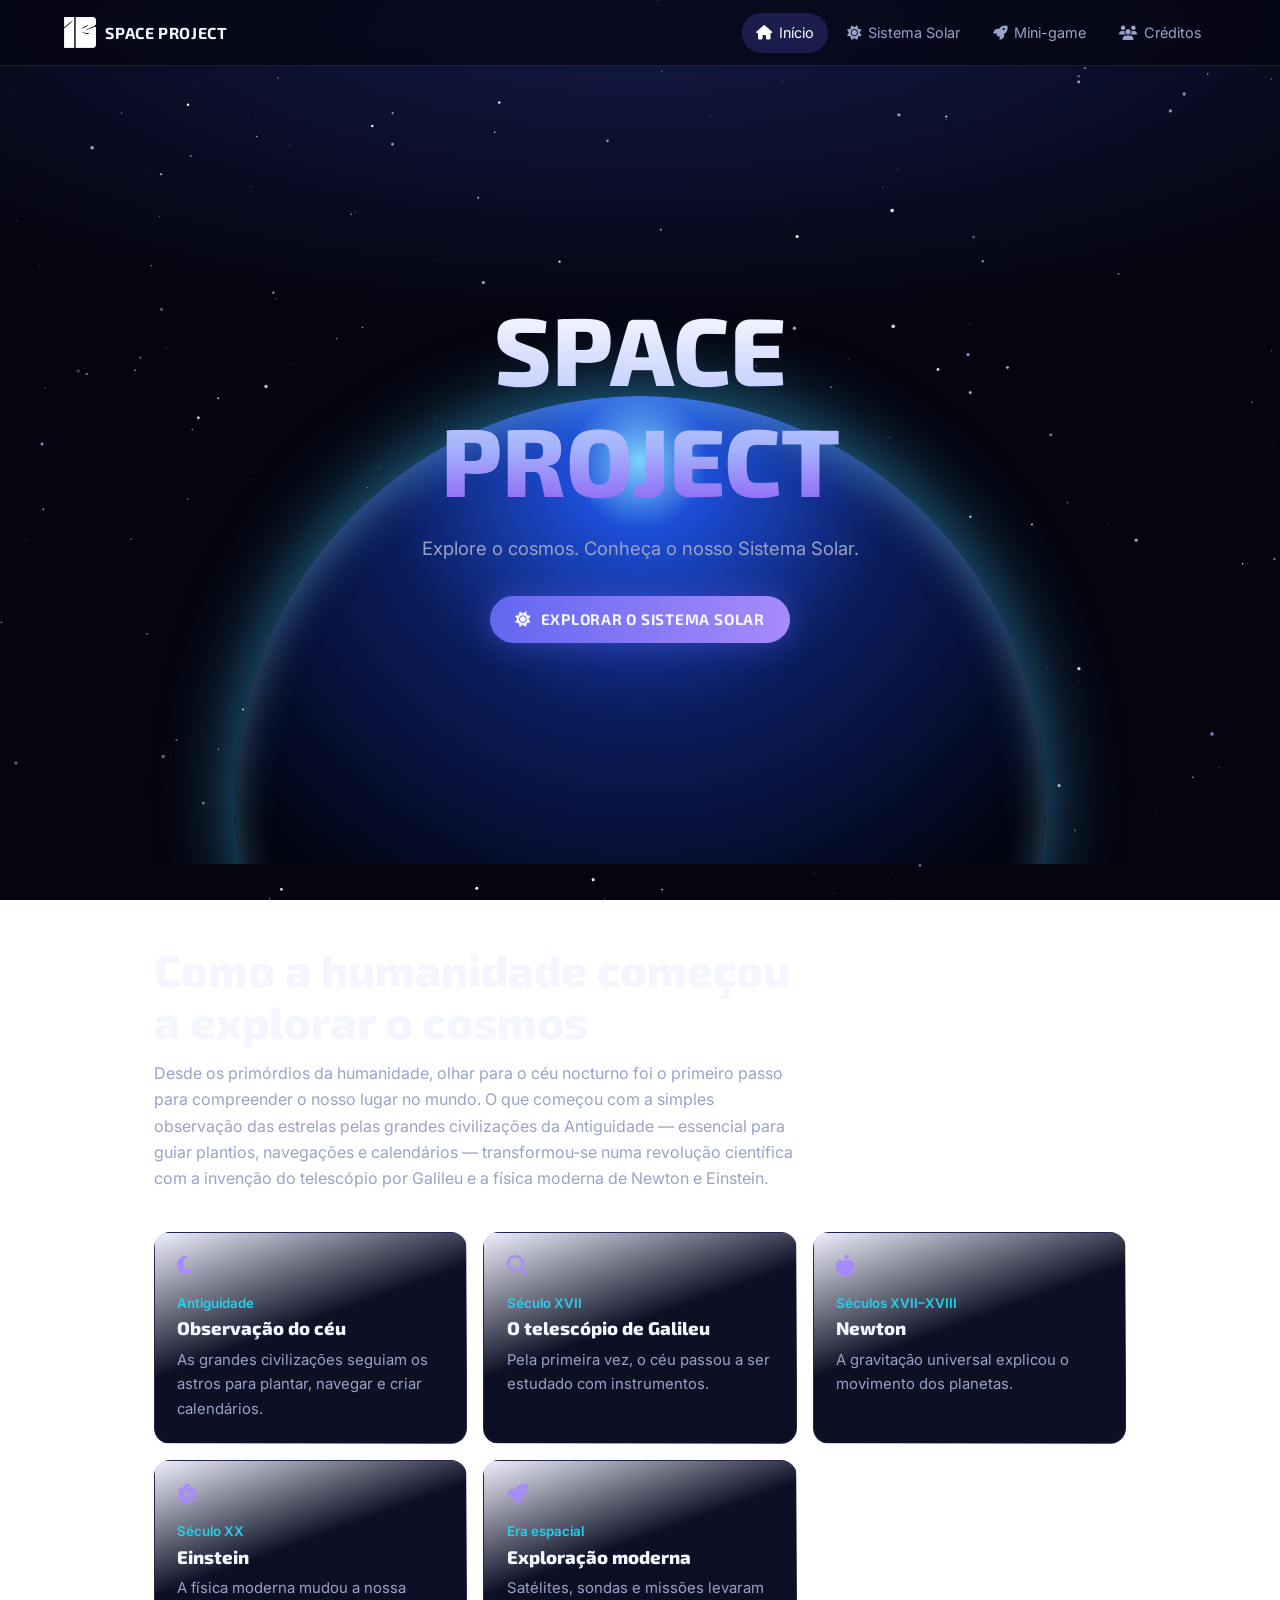
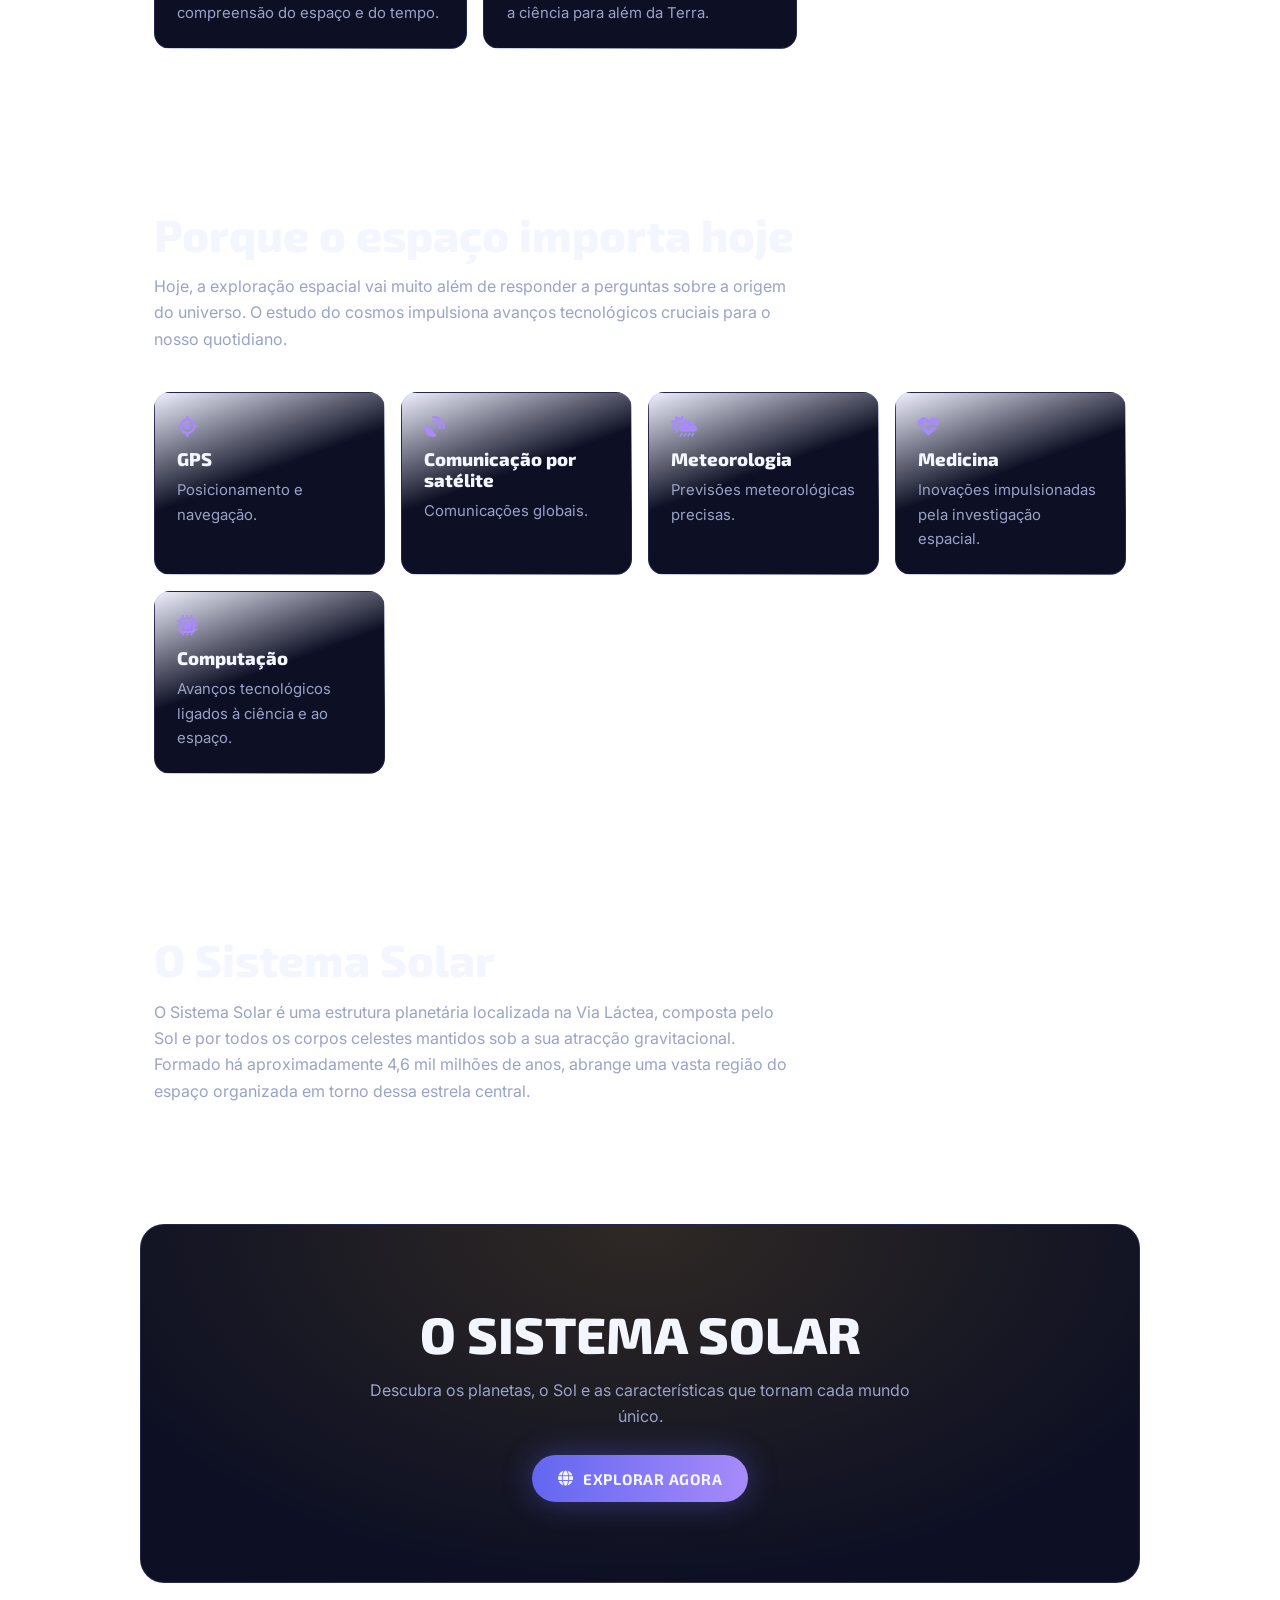
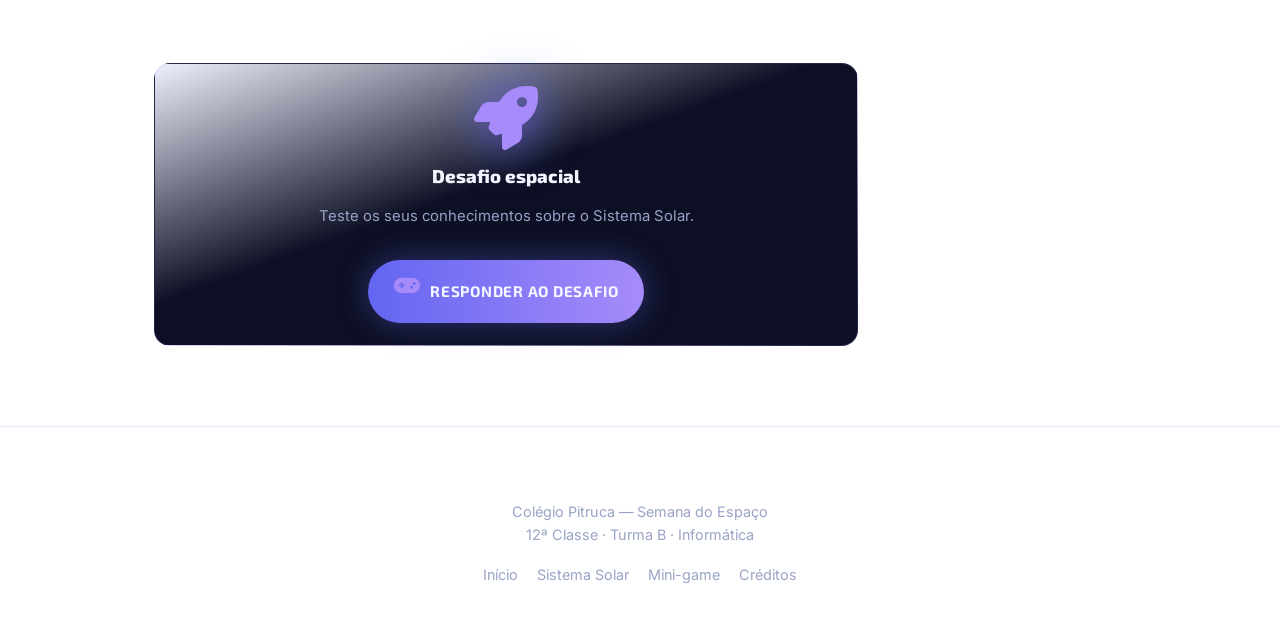
==== index.html @ 930433cb "Add files via upload" ====
<!DOCTYPE html>
<html lang="pt-PT">

<head>
    <meta charset="utf-8">
    <title>SPACE PROJECT | Colégio Pitruca</title>
    <meta name="description" content="Projecto educativo sobre o cosmos e o Sistema Solar desenvolvido para a Semana do Espaço do Colégio Pitruca.">
    <meta name="viewport" content="width=device-width, initial-scale=1.0">

    <!-- Fontes (Exo 2 para títulos, Inter para texto) -->
    <link rel="stylesheet" href="https://fonts.googleapis.com/css2?family=Exo+2:wght@600;800&family=Inter:wght@400;500;600&display=swap">

    <!-- Ícones Font Awesome -->
    <link rel="stylesheet" href="https://cdnjs.cloudflare.com/ajax/libs/font-awesome/6.5.1/css/all.min.css">

    <!-- Estilos do site -->
    <link rel="stylesheet" href="css/style.css">
</head>

<!-- data-page indica a página actual (usado por main.js para marcar o link activo) -->
<body data-page="index.html">

    <!-- Fundo de estrelas (desenhado por main.js) -->
    <canvas id="stars" aria-hidden="true"></canvas>

    <!-- Barra de navegação (preenchida por main.js) -->
    <header id="nav"></header>

    <main>

        <!-- HERO: título e botão principal -->
        <section class="hero">
            <div>
                <h1>SPACE<br>PROJECT</h1>
                <p>Explore o cosmos. Conheça o nosso Sistema Solar.</p>
                <a class="btn" href="sistema-solar.html">
                    <i class="fa-solid fa-sun"></i> EXPLORAR O SISTEMA SOLAR
                </a>
            </div>

            <!-- Terra decorativa no fundo do hero -->
           <div class="earth" aria-hidden="true"></div> 
        </section>

        <!-- HISTÓRIA: texto introdutório + linha do tempo -->
        <section class="reveal">
            <div class="head">
                <h2>Como a humanidade começou a explorar o cosmos</h2>
                <p>
                    Desde os primórdios da humanidade, olhar para o céu nocturno foi o primeiro passo
                    para compreender o nosso lugar no mundo. O que começou com a simples observação das
                    estrelas pelas grandes civilizações da Antiguidade — essencial para guiar plantios,
                    navegações e calendários — transformou-se numa revolução científica com a invenção
                    do telescópio por Galileu e a física moderna de Newton e Einstein.
                </p>
            </div>

            <div class="timeline">
                <article class="card">
                    <i class="fa-solid fa-moon"></i>
                    <small>Antiguidade</small>
                    <h3>Observação do céu</h3>
                    <p>As grandes civilizações seguiam os astros para plantar, navegar e criar calendários.</p>
                </article>

                <article class="card">
                    <i class="fa-solid fa-magnifying-glass"></i>
                    <small>Século XVII</small>
                    <h3>O telescópio de Galileu</h3>
                    <p>Pela primeira vez, o céu passou a ser estudado com instrumentos.</p>
                </article>

                <article class="card">
                    <i class="fa-solid fa-apple-whole"></i>
                    <small>Séculos XVII–XVIII</small>
                    <h3>Newton</h3>
                    <p>A gravitação universal explicou o movimento dos planetas.</p>
                </article>

                <article class="card">
                    <i class="fa-solid fa-atom"></i>
                    <small>Século XX</small>
                    <h3>Einstein</h3>
                    <p>A física moderna mudou a nossa compreensão do espaço e do tempo.</p>
                </article>

                <article class="card">
                    <i class="fa-solid fa-rocket"></i>
                    <small>Era espacial</small>
                    <h3>Exploração moderna</h3>
                    <p>Satélites, sondas e missões levaram a ciência para além da Terra.</p>
                </article>
            </div>
        </section>

        <!-- IMPORTÂNCIA: aplicações práticas do estudo do espaço -->
        <section class="reveal">
            <div class="head">
                <h2>Porque o espaço importa hoje</h2>
                <p>
                    Hoje, a exploração espacial vai muito além de responder a perguntas sobre a origem
                    do universo. O estudo do cosmos impulsiona avanços tecnológicos cruciais para o
                    nosso quotidiano.
                </p>
            </div>

            <div class="apps">
                <div class="card">
                    <i class="fa-solid fa-location-crosshairs"></i>
                    <h3>GPS</h3>
                    <p>Posicionamento e navegação.</p>
                </div>

                <div class="card">
                    <i class="fa-solid fa-satellite-dish"></i>
                    <h3>Comunicação por satélite</h3>
                    <p>Comunicações globais.</p>
                </div>

                <div class="card">
                    <i class="fa-solid fa-cloud-sun-rain"></i>
                    <h3>Meteorologia</h3>
                    <p>Previsões meteorológicas precisas.</p>
                </div>

                <div class="card">
                    <i class="fa-solid fa-heart-pulse"></i>
                    <h3>Medicina</h3>
                    <p>Inovações impulsionadas pela investigação espacial.</p>
                </div>

                <div class="card">
                    <i class="fa-solid fa-microchip"></i>
                    <h3>Computação</h3>
                    <p>Avanços tecnológicos ligados à ciência e ao espaço.</p>
                </div>
            </div>
        </section>

        <!-- INTRODUÇÃO AO SISTEMA SOLAR -->
        <section class="reveal">
            <div class="head">
                <h2>O Sistema Solar</h2>
                <p>
                    O Sistema Solar é uma estrutura planetária localizada na Via Láctea, composta pelo
                    Sol e por todos os corpos celestes mantidos sob a sua atracção gravitacional.
                    Formado há aproximadamente 4,6 mil milhões de anos, abrange uma vasta região do
                    espaço organizada em torno dessa estrela central.
                </p>
            </div>
        </section>

        <!-- CTA: convite para explorar o Sistema Solar -->
        <section class="solar-cta reveal">
            <h2>O SISTEMA SOLAR</h2>
            <p>Descubra os planetas, o Sol e as características que tornam cada mundo único.</p>
            <a class="btn" href="sistema-solar.html">
                <i class="fa-solid fa-globe"></i> EXPLORAR AGORA
            </a>
        </section>
            
        <!-- MINI-GAME: acesso à página do jogo da turma -->
        <section class="reveal">
            <div class="card game" style="text-align:center">
                <i class="fa-solid fa-rocket"></i>
                <h3>Desafio espacial</h3>
                <p>Teste os seus conhecimentos sobre o Sistema Solar.</p>
                <a class="btn" href="mini-game.html">
                    <i class="fa-solid fa-gamepad"></i> RESPONDER AO DESAFIO
                </a>
            </div>
        </section>

    </main>

    <!-- Rodapé (preenchido por main.js) -->
    <footer id="footer"></footer>

    <!-- Scripts: planets.js (dados) deve carregar antes de main.js -->
    <script src="js/planets.js"></script>
    <script src="js/main.js"></script>
</body>

</html>
---- css/style.css ----
/* ==========================================================
   PROJECTO ESPACIAL — estilos globais
   Usados por todas as páginas
   ========================================================== */


/* ----------------------------------------------------------
   VARIÁVEIS: cores, raio e fontes do design system
   ---------------------------------------------------------- */
:root {
    --bg: #050510;                      /* fundo base */
    --bg2: #0b1030;
    --card: #0d1024;                    /* fundo dos cartões */
    --line: rgba(129, 140, 248, .18);   /* linhas e bordas subtis */
    --txt: #f4f6ff;                     /* texto principal */
    --mut: #9aa3c7;                     /* texto secundário */
    --ind: #6366f1;                     /* índigo (acento principal) */
    --vio: #a78bfa;                     /* violeta */
    --cyan: #22d3ee;                    /* ciano (detalhes) */
    --sol: #fbbf24;                     /* dourado solar */
    --r: 16px;                          /* raio dos cartões */
    --fh: "Exo 2", sans-serif;          /* fonte dos títulos */
    --fb: "Inter", sans-serif;          /* fonte do texto */
}


/* ----------------------------------------------------------
   BASE
   ---------------------------------------------------------- */
* {
    box-sizing: border-box;
    margin: 0;
}

html {
    scroll-behavior: smooth;
}

body {
    background: radial-gradient(120% 60% at 50% 0, #141a4a 0, var(--bg) 60%) fixed;
    color: var(--txt);
    font: 16px/1.65 var(--fb);
    min-height: 100vh;
    transition: background .8s;
}

/* Canvas das estrelas: fica atrás de tudo e não bloqueia cliques */
#stars {
    position: fixed;
    inset: 0;
    z-index: -1;
    pointer-events: none;
}

a {
    color: inherit;
    text-decoration: none;
}

/* Foco visível para navegação por teclado */
:focus-visible {
    outline: 2px solid var(--cyan);
    outline-offset: 3px;
}

h1,
h2,
h3 {
    font-family: var(--fh);
    line-height: 1.15;
    font-weight: 800;
}


/* ----------------------------------------------------------
   NAVEGAÇÃO (fixa no topo)
   ---------------------------------------------------------- */
#nav {
    position: fixed;
    top: 0;
    left: 0;
    right: 0;
    z-index: 50;
    display: flex;
    justify-content: space-between;
    align-items: center;
    padding: .8rem 5vw;
    background: rgba(5, 5, 16, .7);
    backdrop-filter: blur(10px);
    border-bottom: 1px solid var(--line);
}

.brand {
    font: 700 1rem var(--fh);
    letter-spacing: .04em;
}

.brand i {
    color: var(--ind);
    margin-right: .4rem;
}

#nav nav {
    display: flex;
    gap: .3rem;
}

#nav nav a {
    padding: .5rem .9rem;
    border-radius: 99px;
    color: var(--mut);
    font-size: .9rem;
    transition: .25s;
}

#nav nav a i {
    margin-right: .4rem;
}

/* Hover e página activa (aria-current definido por main.js) */
#nav nav a:hover,
#nav nav a[aria-current] {
    color: #fff;
    background: rgba(99, 102, 241, .22);
}


/* ----------------------------------------------------------
   LAYOUT E BOTÃO
   ---------------------------------------------------------- */
main {
    padding-top: 4.5rem;    /* espaço para a navegação fixa */
}

section {
    padding: 5rem 5vw;
    max-width: 1100px;
    margin: auto;
}

.btn {
    display: inline-flex;
    gap: .6rem;
    align-items: center;
    padding: .9rem 1.6rem;
    border-radius: 99px;
    background: linear-gradient(90deg, var(--ind), var(--vio));
    font: 700 .95rem var(--fh);
    letter-spacing: .05em;
    box-shadow: 0 0 30px rgba(99, 102, 241, .4);
    transition: .25s;
}

.btn:hover {
    transform: translateY(-2px);
    box-shadow: 0 0 44px rgba(139, 92, 246, .6);
}


/* ----------------------------------------------------------
   HOME: hero
   ---------------------------------------------------------- */
.hero {
    min-height: 88vh;
    display: grid;
    place-items: center;
    text-align: center;
    position: relative;
    max-width: none;
    overflow: hidden;
}

/* Título com degradê (branco → violeta) */
.hero h1 {
    font-size: clamp(2.6rem, 9vw, 6rem);
    background: linear-gradient(180deg, #fff, #a5b4fc 70%, #8b5cf6);
    -webkit-background-clip: text;
    background-clip: text;
    color: transparent;
}

.hero p {
    max-width: 34rem;
    margin: 1.2rem auto 2rem;
    color: var(--mut);
    font-size: 1.15rem;
}

/* Terra a emergir na parte inferior do hero */
.hero .earth {
    position: absolute;
    bottom: -38vmin;
    left: 50%;
    width: 90vmin;
    height: 90vmin;
    margin-left: -45vmin;
    border-radius: 50%;
    background: radial-gradient(circle at 50% 8%, #7dd3fc 0, #1d4ed8 8%, #0b1c5c 30%, #02040f 62%);
    box-shadow: 0 -10px 70px rgba(56, 189, 248, .55), inset 0 12px 40px rgba(125, 211, 252, .4);
    z-index: -1;
}


/* ----------------------------------------------------------
   HOME: secções de conteúdo
   ---------------------------------------------------------- */

/* Cabeçalho de secção (título + texto) */
.head {
    max-width: 40rem;
    margin-bottom: 2.5rem;
}

.head h2 {
    font-size: clamp(1.8rem, 5vw, 2.8rem);
    margin-bottom: .8rem;
}

.head p {
    color: var(--mut);
}

/* Grelhas responsivas: as colunas ajustam-se à largura disponível */
.timeline {
    display: grid;
    gap: 1rem;
    grid-template-columns: repeat(auto-fit, minmax(15rem, 1fr));
}

.apps {
    display: grid;
    gap: 1rem;
    grid-template-columns: repeat(auto-fit, minmax(12rem, 1fr));
}

/* Cartão (linha do tempo, aplicações, mini-game) */
.card {
    background: linear-gradient(160deg, rgba(99, 102, 241, .1), var(--card) 45%);
    border: 1px solid var(--line);
    border-radius: var(--r);
    padding: 1.4rem;
    transition: .3s;
}

.card:hover {
    border-color: rgba(167, 139, 250, .5);
}

.card i {
    color: var(--vio);
    font-size: 1.3rem;
    margin-bottom: .8rem;
    display: block;
}

.card small {
    color: var(--cyan);
    font-weight: 600;
}

.card h3 {
    font-size: 1.15rem;
    margin: .2rem 0 .5rem;
}

.card p {
    color: var(--mut);
    font-size: .93rem;
}

/* Convite para explorar o Sistema Solar */
.solar-cta {
    text-align: center;
    background: radial-gradient(60% 100% at 50% 0, rgba(251, 191, 36, .14), transparent), var(--card);
    border: 1px solid var(--line);
    border-radius: 24px;
    max-width: 1000px;
}

.solar-cta h2 {
    font-size: clamp(2rem, 6vw, 3.2rem);
}

.solar-cta p {
    color: var(--mut);
    margin: .8rem auto 1.6rem;
    max-width: 34rem;
}


/* ----------------------------------------------------------
   ANIMAÇÃO DE ENTRADA
   .reveal começa invisível; main.js adiciona .in ao entrar no ecrã
   ---------------------------------------------------------- */
.reveal {
    opacity: 0;
    transform: translateY(16px);
    transition: opacity .7s, transform .7s;
}

.reveal.in {
    opacity: 1;
    transform: none;
}


/* ----------------------------------------------------------
   RODAPÉ
   ---------------------------------------------------------- */
#footer {
    text-align: center;
    padding: 3rem 5vw;
    border-top: 1px solid var(--line);
    color: var(--mut);
    font-size: .9rem;
}

#footer strong {
    font: 700 1.1rem var(--fh);
    color: #fff;
}

#footer div {
    margin-top: 1rem;
    display: flex;
    gap: 1.2rem;
    justify-content: center;
    flex-wrap: wrap;
}

#footer div a:hover {
    color: #fff;
}


/* ----------------------------------------------------------
   PÁGINAS SECUNDÁRIAS: título, mini-game e créditos
   ---------------------------------------------------------- */
.page-title {
    text-align: center;
    padding-top: 4rem;
}

.page-title h1 {
    font-size: clamp(2.2rem, 7vw, 4rem);
}

.page-title p {
    color: var(--mut);
}

/* Mini-game */
.game {
    text-align: center;
    max-width: 44rem;
}

.game > i {
    font-size: 4rem;
    color: var(--vio);
    margin-bottom: 1rem;
    filter: drop-shadow(0 0 24px var(--ind));
}

.game p {
    color: var(--mut);
    margin: 1rem 0 2rem;
}

#quiz-progress {
    margin: 1.5rem 0 .5rem;
    color: var(--cyan);
    font-weight: 600;
}

#quiz-question {
    margin-bottom: 1rem;
    font-size: 1.3rem;
}

#quiz-answers {
    display: grid;
    gap: .65rem;
    max-width: 28rem;
    margin: 0 auto;
}

.quiz-answer {
    padding: .8rem 1rem;
    border: 1px solid var(--line);
    border-radius: 12px;
    background: rgba(99, 102, 241, .12);
    color: var(--txt);
    font: 500 1rem var(--fb);
    cursor: pointer;
}

.quiz-answer:hover:not(:disabled) {
    border-color: var(--cyan);
}

.quiz-answer.correct {
    border-color: #4ade80;
    background: rgba(74, 222, 128, .16);
}

.quiz-answer.incorrect {
    border-color: #fb7185;
    background: rgba(251, 113, 133, .16);
}

#quiz-feedback {
    min-height: 1.65em;
    margin: 1rem 0;
}

#quiz-next,
#quiz-restart {
    border: 0;
    color: #fff;
}

#quiz [hidden] {
    display: none !important;
}

/* Créditos: lista de alunos em grelha */
#students {
    list-style: none;
    padding: 0;
    display: grid;
    gap: .8rem;
    grid-template-columns: repeat(auto-fill, minmax(15rem, 1fr));
}

#students li {
    padding: 1rem 1.2rem;
    border: 1px solid var(--line);
    border-radius: 12px;
    background: var(--card);
    font-weight: 500;
}

/* Número do aluno */
#students span {
    color: var(--ind);
    font: 700 .85rem var(--fh);
    margin-right: .8rem;
}


/* ----------------------------------------------------------
   RESPONSIVO E ACESSIBILIDADE
   ---------------------------------------------------------- */

/* Telemóvel: só ícones na navegação */
@media (max-width: 640px) {
    main {
        padding-top: 7rem;
    }

    #nav {
        flex-wrap: wrap;
        gap: .25rem;
        padding: .55rem 4vw;
    }

    #nav .brand {
        width: 100%;
    }

    #nav nav {
        width: 100%;
        justify-content: space-between;
    }

    #nav nav a {
        padding: .45rem .35rem;
        font-size: .72rem;
    }

    #nav nav a i {
        margin-right: .2rem;
    }

    .brand {
        font-size: .85rem;
    }

    .brand .logo {
        height: 1.5rem;
    }

    section {
        padding: 3.5rem 6vw;
    }
}

/* Quem prefere menos movimento: desliga animações e mostra tudo de imediato */
@media (prefers-reduced-motion: reduce) {
    * {
        animation: none !important;
        transition: none !important;
    }

    .reveal {
        opacity: 1;
        transform: none;
    }
}


/* ----------------------------------------------------------
   LOGOTIPO (na navegação)
   ---------------------------------------------------------- */
.brand {
    display: flex;
    align-items: center;
    gap: .6rem;
}

.brand .logo {
    height: 1.9rem;
    width: auto;
}
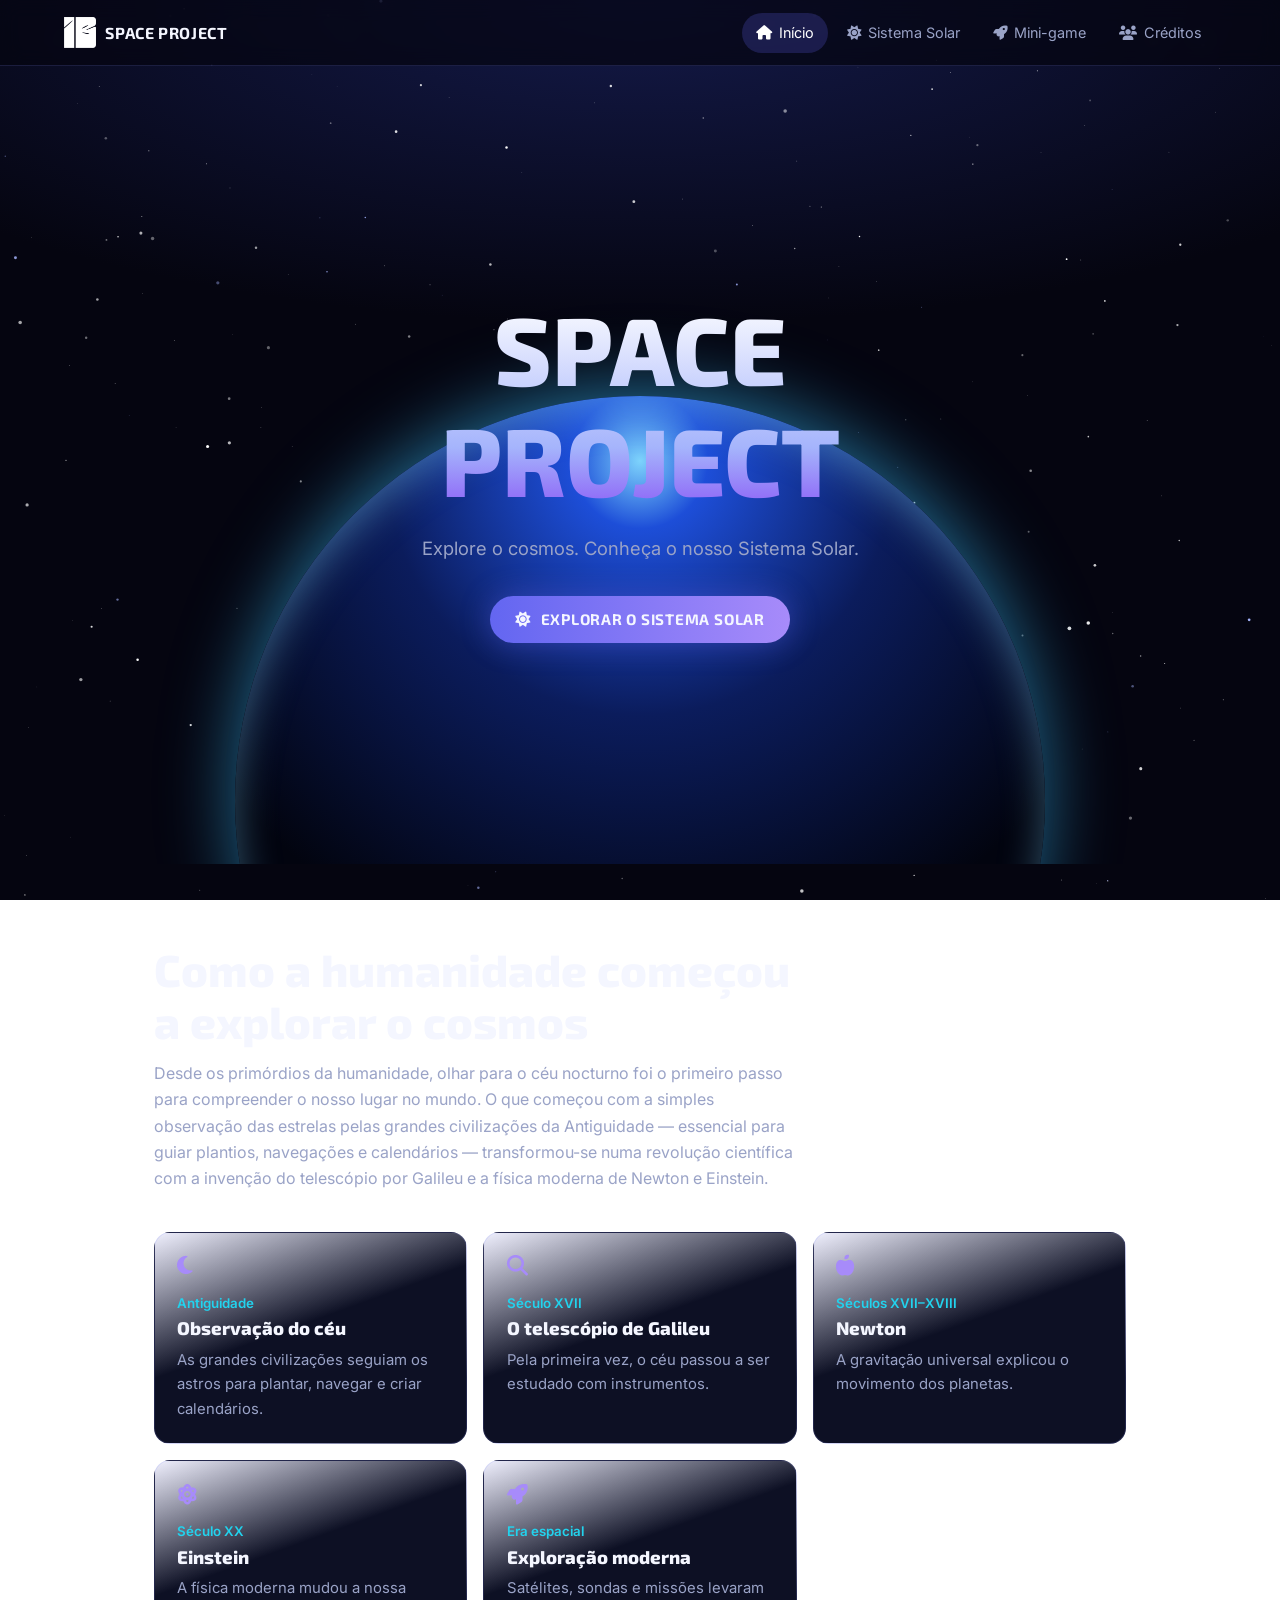
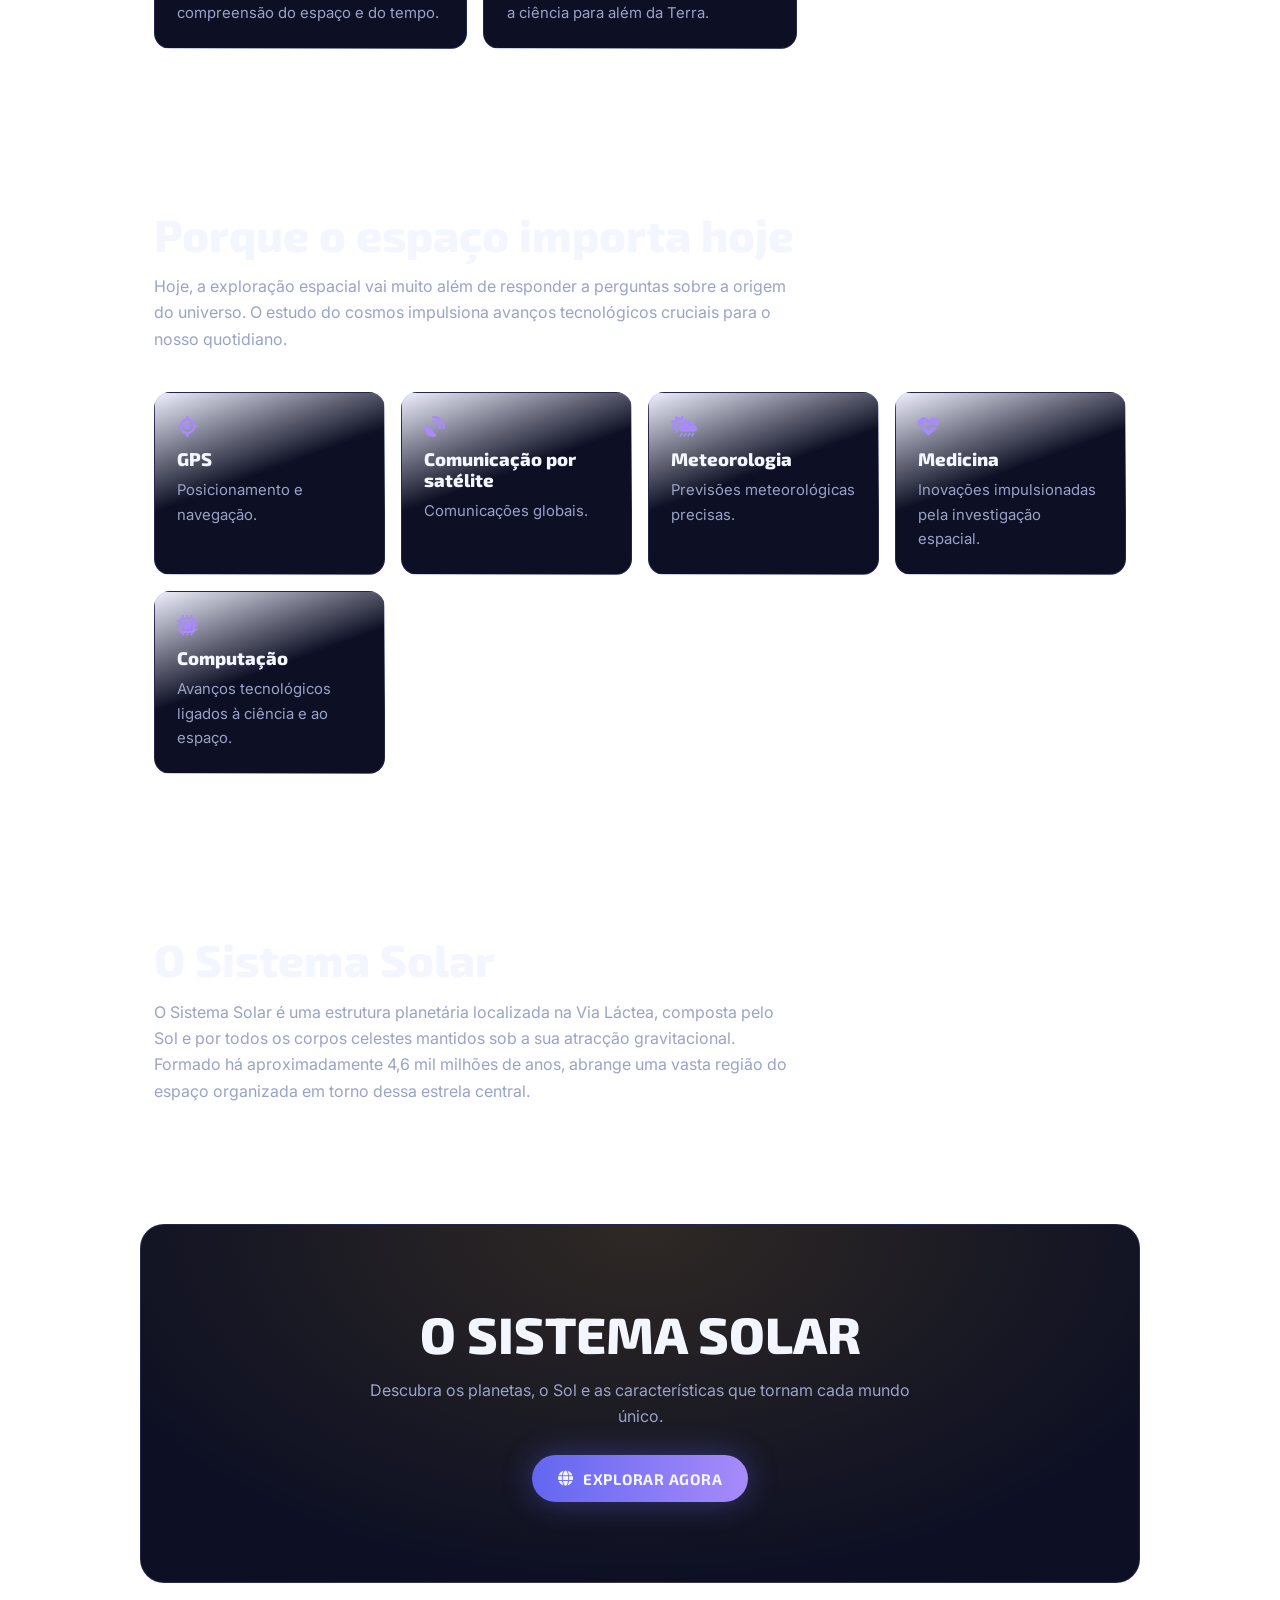
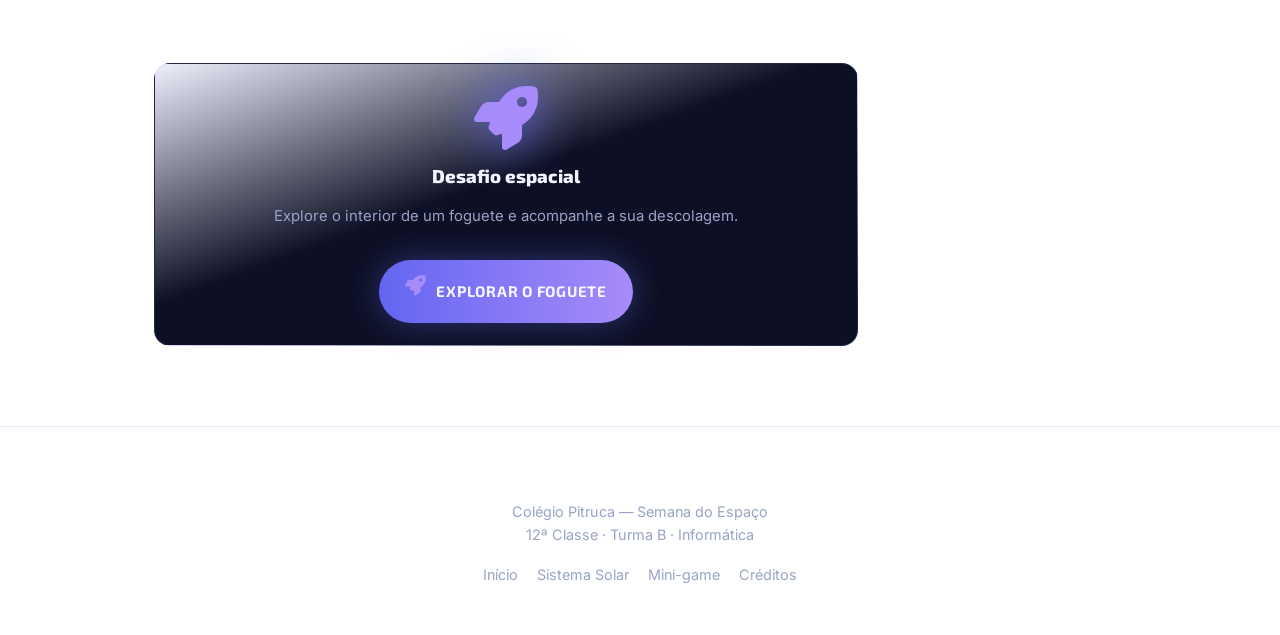
==== commit f3ae9393: "Add files via upload" ====
--- a/index.html
+++ b/index.html
@@ -6,6 +6,17 @@
     <title>SPACE PROJECT | Colégio Pitruca</title>
     <meta name="description" content="Projecto educativo sobre o cosmos e o Sistema Solar desenvolvido para a Semana do Espaço do Colégio Pitruca.">
     <meta name="viewport" content="width=device-width, initial-scale=1.0">
+    <meta name="theme-color" content="#050510">
+    <link rel="icon" type="image/png" href="img/logo.png">
+    <link rel="apple-touch-icon" href="img/logo.png">
+    <meta property="og:type" content="website">
+    <meta property="og:title" content="SPACE PROJECT | Colégio Pitruca">
+    <meta property="og:description" content="Explore o cosmos e conheça o Sistema Solar com o SPACE PROJECT.">
+    <meta property="og:image" content="img/logo.png">
+    <meta property="og:image:alt" content="Logótipo do SPACE PROJECT">
+    <meta name="twitter:card" content="summary">
+    <meta name="twitter:title" content="SPACE PROJECT | Colégio Pitruca">
+    <meta name="twitter:description" content="Explore o cosmos e conheça o Sistema Solar com o SPACE PROJECT.">
 
     <!-- Fontes (Exo 2 para títulos, Inter para texto) -->
     <link rel="stylesheet" href="https://fonts.googleapis.com/css2?family=Exo+2:wght@600;800&family=Inter:wght@400;500;600&display=swap">
@@ -164,9 +175,9 @@
             <div class="card game" style="text-align:center">
                 <i class="fa-solid fa-rocket"></i>
                 <h3>Desafio espacial</h3>
-                <p>Teste os seus conhecimentos sobre o Sistema Solar.</p>
+                <p>Explore o interior de um foguete e acompanhe a sua descolagem.</p>
                 <a class="btn" href="mini-game.html">
-                    <i class="fa-solid fa-gamepad"></i> RESPONDER AO DESAFIO
+                    <i class="fa-solid fa-rocket"></i> EXPLORAR O FOGUETE
                 </a>
             </div>
         </section>
@@ -180,5 +191,4 @@
     <script src="js/planets.js"></script>
     <script src="js/main.js"></script>
 </body>
-
 </html>
